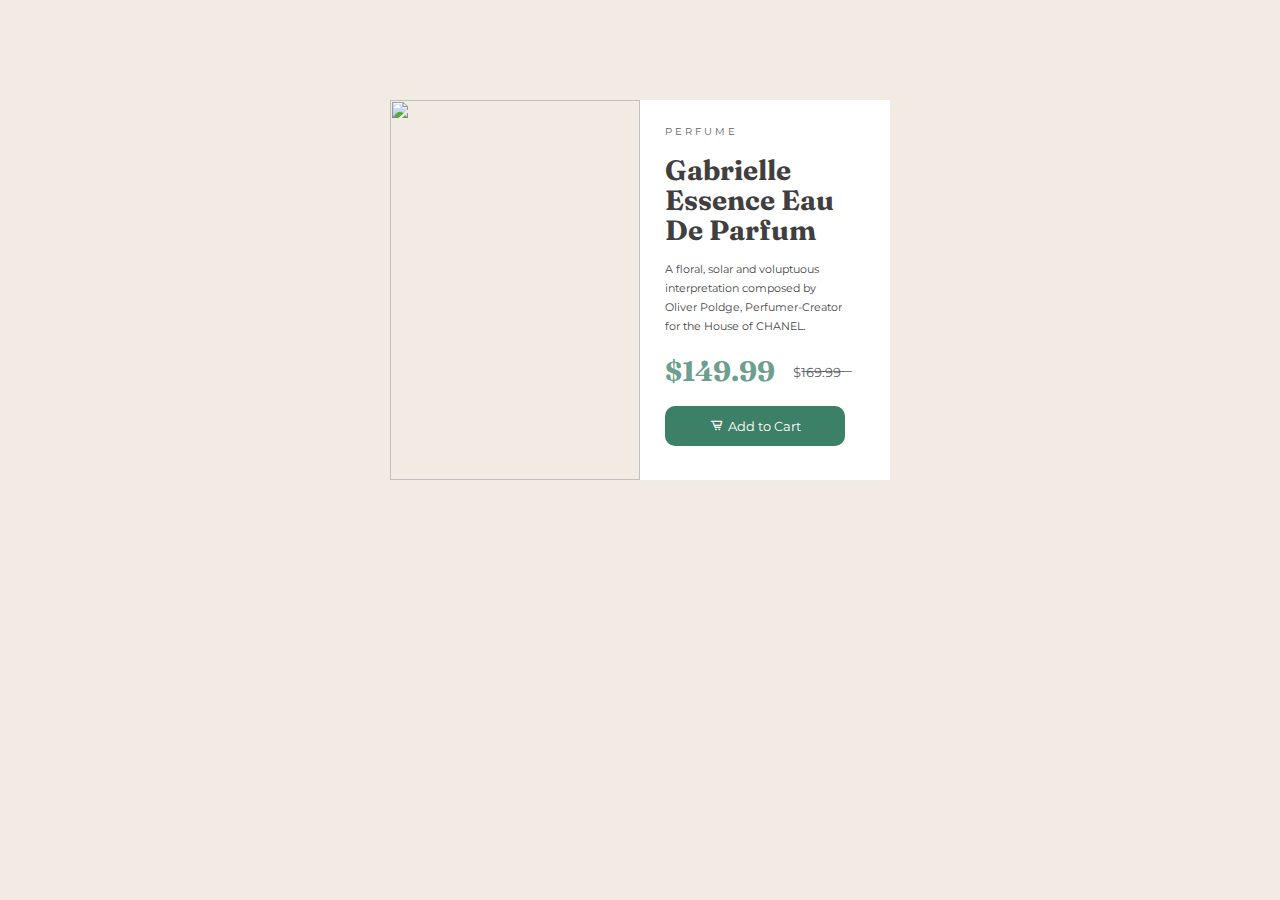
==== newbie/product-preview-card/index.html @ 1f76022d "Add files via upload" ====
<!DOCTYPE html>
<html lang="en">
  <head>
    <meta charset="UTF-8" />
    <meta name="viewport" content="width=device-width, initial-scale=1.0" />
    <title>Product</title>
    <link
      rel="shortcut icon"
      href="./images/favicon-32x32.png"
      type="image/x-icon"
    />
    <link rel="preconnect" href="https://fonts.googleapis.com">
<link rel="preconnect" href="https://fonts.gstatic.com" crossorigin>
<link href="https://fonts.googleapis.com/css2?family=Fraunces:opsz,wght@9..144,700&family=Montserrat:wght@500;700&display=swap" rel="stylesheet">
    <link
      rel="stylesheet"
      href="./index.css
    "
    />
    <link href='https://unpkg.com/boxicons@2.1.4/css/boxicons.min.css' rel='stylesheet'><link href='https://unpkg.com/boxicons@2.1.4/css/boxicons.min.css' rel='stylesheet'>
  </head>
  <body>
    <div class="container">
      <div class="left">
        <img src="./images/image-product-desktop.jpg">
      </div>
      <div class="right">
            <p id="perfume">P E R F U M E</p>
            <h4 id="title">Gabrielle Essence Eau De Parfum</h4>
            <p id="text">
              A floral, solar and voluptuous interpretation composed by Oliver Poldge,
              Perfumer-Creator for the House of CHANEL.
            </p>
            <div class="flex-grp">
            <h1 id="title">$149.99</h1>
            <p id="no-169">$̶1̶6̶9̶.9̶9̶</p>
            </div>
            <button class="addcart" type="submit"><i class='bx bx-cart-alt'></i>Add to Cart</button>
          
        </div></p>
      </div>
    </div>
  </body>
</html>
---- newbie/product-preview-card/index.css ----
*{
    margin: 0;
    padding: 0;
    box-sizing: border-box; 
}

body{
    background-color: hsl(30, 38%, 92%);
    font-family: 'Montserrat', sans-serif;
}

.container{
    height: 300px;
    width: 500px;
    margin: auto;
    margin-top: 100px;
    display: grid;
    grid-template-columns: 1fr 1fr;
    border-radius: 20px;
}

.left{
    height: 380px;
    width: 250px;
    position: relative;
}

.left img{
    position: absolute;
    height: 100%;
    width: 100%;
}

.right{
    height: 380px;
    width: 250px;
    background-color: white;
    display: inline-block;
    padding-left: 25px;
    padding-top: 25px;
    padding-right: 40px;
    position: relative;
}

#perfume{
    font-size: 10px;
    opacity: .65;
    margin-bottom: 17px;
}

#title{
    font-size: 28px;
    font-family: 'Fraunces',serif;
    line-height: 30px;
    opacity: .75;
}

#text{
    font-size: 11px;
    opacity: .75;
    padding-top: 15px;
    padding-bottom: 20px;
    line-height: 19px;
}

.flex-grp{
    display: flex;
    color: hsl(158, 36%, 37%);
}

#no-169{
    font-size: 13px;
    opacity: .65;
    padding-top: 8px;
    padding-left: 18px;
    color: black;
}

.addcart{
    height: 40px;
    width: 180px;
    background-color: hsl(158, 36%, 37%);
    border: none;
    border-radius: 10px;
    margin-top: 20px;
    color: white;
    font-family: 'Montserrat', sans-serif;
}

.addcart i{
    padding-right: 5px;
}
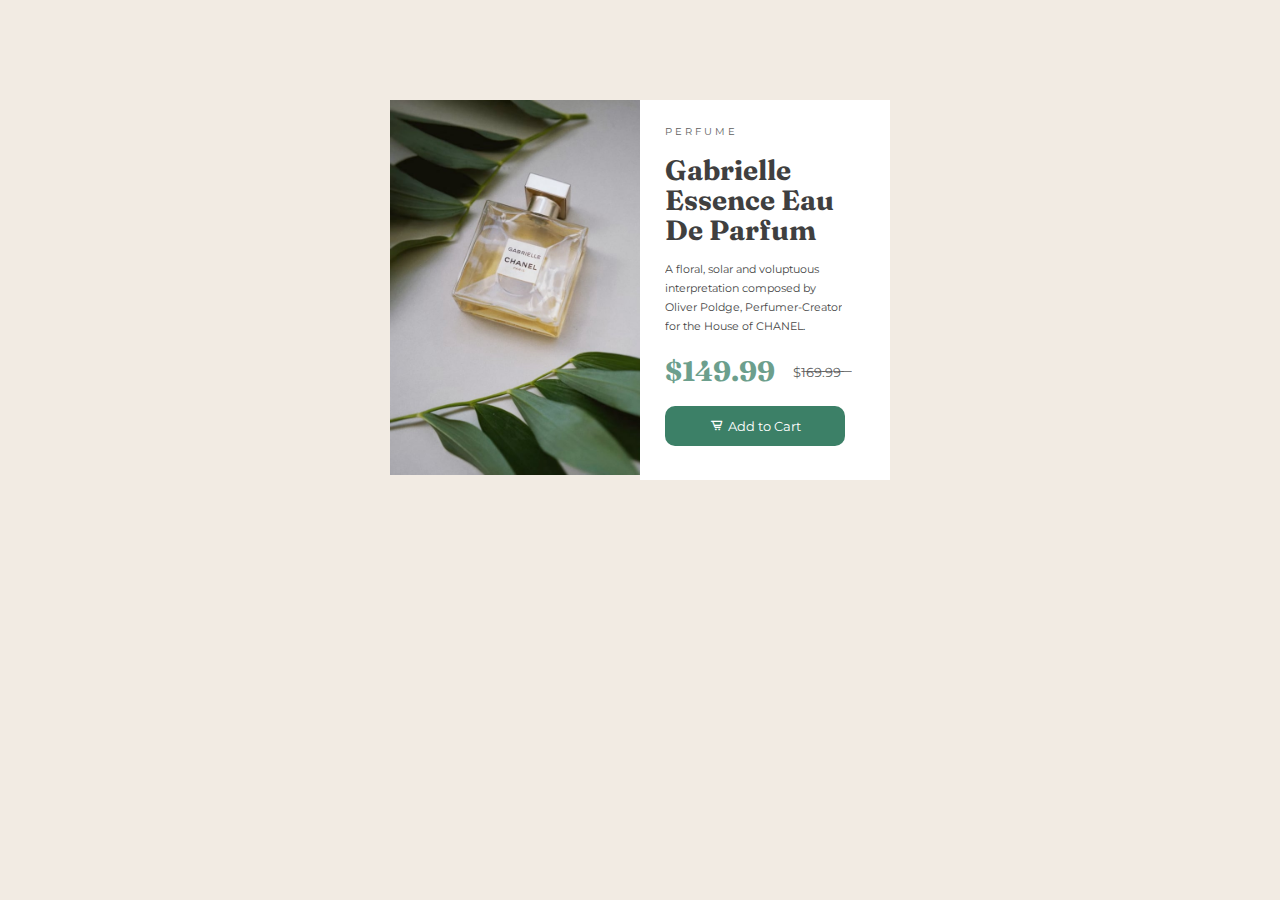
==== commit 47ce9dc8: "Add files via upload" ====
--- a/newbie/product-preview-card/index.html
+++ b/newbie/product-preview-card/index.html
@@ -22,7 +22,6 @@
   <body>
     <div class="container">
       <div class="left">
-        <img src="./images/image-product-desktop.jpg">
       </div>
       <div class="right">
             <p id="perfume">P E R F U M E</p>
--- a/newbie/product-preview-card/index.css
+++ b/newbie/product-preview-card/index.css
@@ -23,6 +23,9 @@
     height: 380px;
     width: 250px;
     position: relative;
+    background-image: url(./images/image-product-desktop.jpg);
+    background-size: contain,cover;
+    background-repeat: no-repeat;
 }
 
 .left img{
@@ -89,4 +92,25 @@
 
 .addcart i{
     padding-right: 5px;
+}
+
+@media only screen and (max-width:700px){
+    .container{
+        display: block;
+        width: 300px;
+        margin-top: 50px;
+    }
+
+    .left{
+        height: 200px;
+        width: 300px;
+        background-image: url(./images/image-product-mobile.jpg);
+        background-size: contain,cover;
+    }
+
+    .right{
+        height: 320px;
+        width: 300px;
+        padding-right: 30px;
+    }
 }